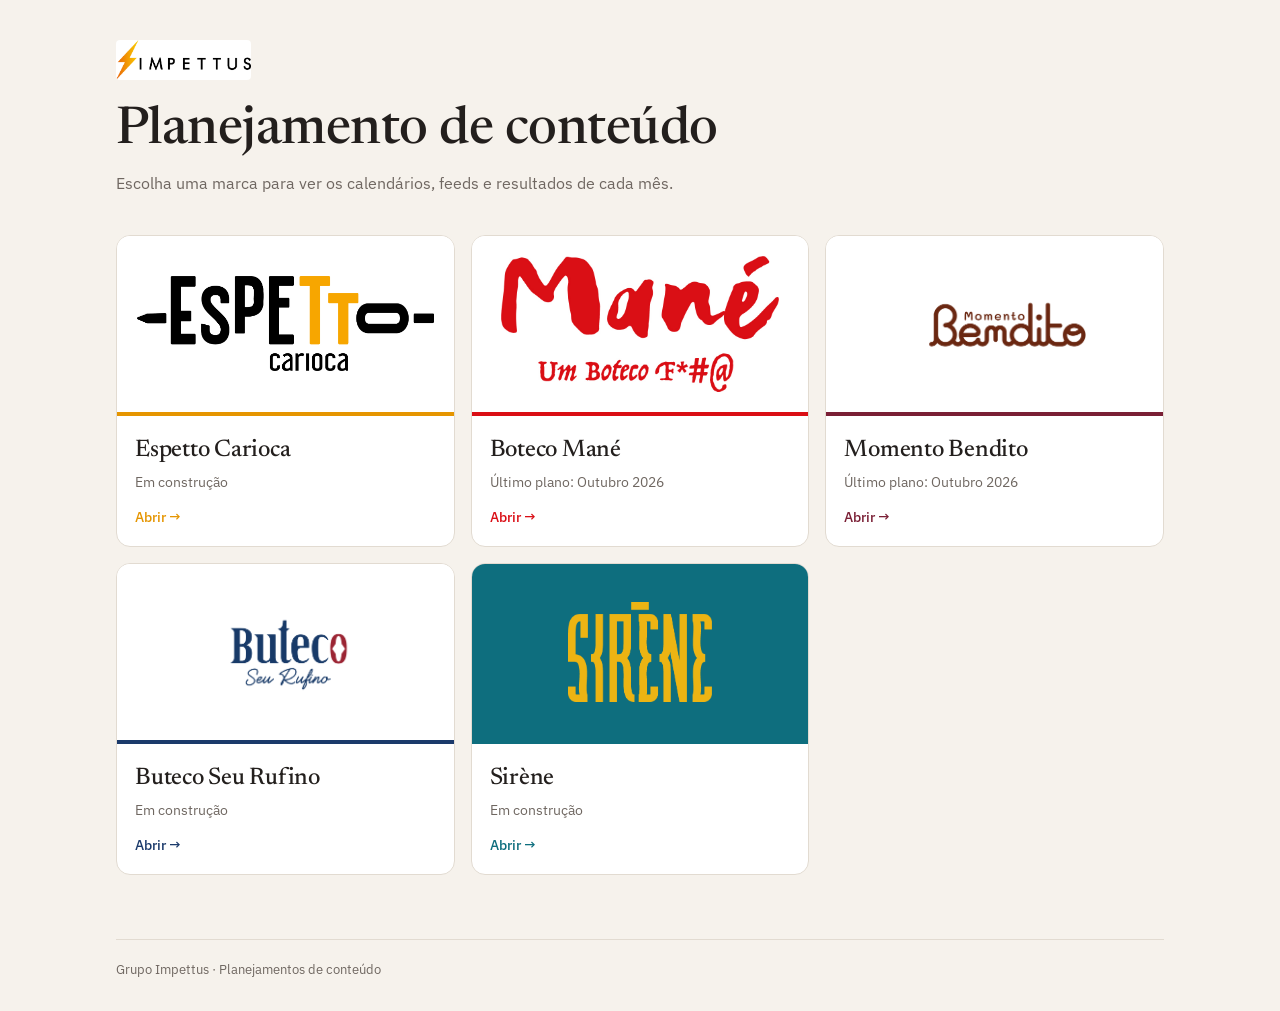
==== index.html @ 78d33388 "Fase 1: estrutura de pastas e home com cards das marcas" ====
﻿<!doctype html>
<html lang="pt-BR">
<head>
<meta charset="utf-8">
<meta name="viewport" content="width=device-width, initial-scale=1">
<title>Planejamento de Conteúdo · Grupo Impettus</title>
<meta name="description" content="Planejamentos mensais de conteúdo das marcas do Grupo Impettus.">
<meta name="robots" content="noindex">
<link rel="preconnect" href="https://fonts.googleapis.com">
<link rel="preconnect" href="https://fonts.gstatic.com" crossorigin>
<link href="https://fonts.googleapis.com/css2?family=IBM+Plex+Sans:wght@400;500&family=Newsreader:ital,wght@0,400;0,500;1,400&display=swap" rel="stylesheet">
<link rel="stylesheet" href="/assets/css/site.css">
</head>
<body>
<div class="wrap">
  <header class="top">
    <img src="/assets/logos/impettus.jpg" alt="Grupo Impettus">
    <h1>Planejamento de conteúdo</h1>
    <p class="lead">Escolha uma marca para ver os calendários, feeds e resultados de cada mês.</p>
  </header>

  <main class="grid">
    <a class="card b-espetto" href="/espetto-carioca/">
      <div class="logo"><img src="/assets/logos/espetto-carioca.jpg" alt="Espetto Carioca"></div>
      <div class="body"><h2>Espetto Carioca</h2><span class="meta">Em construção</span><span class="go">Abrir</span></div>
    </a>
    <a class="card b-mane" href="/mane/">
      <div class="logo"><img src="/assets/logos/mane.jpg" alt="Boteco Mané"></div>
      <div class="body"><h2>Boteco Mané</h2><span class="meta">Último plano: Outubro 2026</span><span class="go">Abrir</span></div>
    </a>
    <a class="card b-bendito" href="/bendito/">
      <div class="logo"><img src="/assets/logos/bendito.png" alt="Momento Bendito"></div>
      <div class="body"><h2>Momento Bendito</h2><span class="meta">Último plano: Outubro 2026</span><span class="go">Abrir</span></div>
    </a>
    <a class="card b-rufino" href="/seu-rufino/">
      <div class="logo"><img src="/assets/logos/seu-rufino.png" alt="Buteco Seu Rufino"></div>
      <div class="body"><h2>Buteco Seu Rufino</h2><span class="meta">Em construção</span><span class="go">Abrir</span></div>
    </a>
    <a class="card b-sirene" href="/sirene/">
      <div class="logo dark"><img src="/assets/logos/sirene.png" alt="Sirène"></div>
      <div class="body"><h2>Sirène</h2><span class="meta">Em construção</span><span class="go">Abrir</span></div>
    </a>
  </main>
  <footer>Grupo Impettus · Planejamentos de conteúdo</footer>
</div>
</body>
</html>
---- assets/css/site.css ----
/* Estilos do portal (home, listas de meses e páginas "em construção").
   Os planejamentos de cada mês trazem seu próprio CSS. */
:root {
  --bg: #f6f2ec;
  --ink: #231f1d;
  --muted: #6f6761;
  --line: #e2dbd1;
  --card: #ffffff;
  --accent: #231f1d;
  --accent-ink: #ffffff;
}
@media (prefers-color-scheme: dark) {
  :root { --bg: #17140f; --ink: #f1ebe2; --muted: #a39a8f; --line: #2f2a23; --card: #211d17; }
}
* { box-sizing: border-box; }
body {
  margin: 0; background: var(--bg); color: var(--ink);
  font-family: "IBM Plex Sans", system-ui, sans-serif; line-height: 1.5;
}
a { color: inherit; text-decoration: none; }
.wrap { max-width: 1080px; margin: 0 auto; padding: 0 16px; }
header.top { padding: 40px 0 24px; }
header.top img { height: 40px; width: auto; border-radius: 4px; display: block; margin-bottom: 24px; }
h1, h2 { font-family: "Newsreader", Georgia, serif; font-weight: 500; margin: 0; letter-spacing: -.01em; }
h1 { font-size: clamp(32px, 6vw, 52px); line-height: 1.05; }
.lead { color: var(--muted); max-width: 56ch; margin: 12px 0 0; }
.crumb { font-size: 14px; color: var(--muted); margin-bottom: 16px; display: inline-block; }
.crumb:hover { color: var(--ink); }

/* Cards das marcas */
.grid { display: grid; gap: 16px; grid-template-columns: repeat(auto-fill, minmax(280px, 1fr)); padding: 16px 0 64px; }
.card {
  display: flex; flex-direction: column; background: var(--card);
  border: 1px solid var(--line); border-radius: 14px; overflow: hidden;
  transition: transform .15s ease, box-shadow .15s ease, border-color .15s ease;
}
.card:hover, .card:focus-visible { transform: translateY(-3px); box-shadow: 0 10px 28px rgba(0,0,0,.14); border-color: var(--accent); outline: none; }
.card .logo { background: #fff; height: 180px; display: flex; align-items: center; justify-content: center; padding: 20px; border-bottom: 4px solid var(--accent); }
.card .logo img { max-width: 100%; max-height: 100%; object-fit: contain; }
.card .logo .wordmark { font-family: "Newsreader", serif; font-size: 40px; font-style: italic; color: var(--accent); }
.card .body { padding: 16px 18px 18px; display: flex; flex-direction: column; gap: 4px; }
.card h2 { font-size: 24px; }
.card .meta { font-size: 14px; color: var(--muted); }
.card .go { margin-top: 10px; font-size: 14px; font-weight: 500; color: var(--accent); }
.card .go::after { content: " →"; }

/* Marcas */
.b-bendito { --accent: #7a1f35; }
.b-mane { --accent: #da0e15; }
.b-espetto { --accent: #e59500; }
.b-rufino { --accent: #1b3a6b; }
.b-sirene { --accent: #0e6e7e; }

/* Lista de meses / em construção */
.months { list-style: none; padding: 0; margin: 24px 0 64px; display: grid; gap: 12px; }
.months a {
  display: flex; justify-content: space-between; align-items: center; gap: 12px;
  background: var(--card); border: 1px solid var(--line); border-left: 6px solid var(--accent);
  border-radius: 10px; padding: 18px 20px; font-family: "Newsreader", serif; font-size: 22px;
}
.months a:hover { border-color: var(--accent); }
.months small { font: 14px "IBM Plex Sans", sans-serif; color: var(--muted); }
.soon { text-align: center; padding: 72px 0 96px; }
.soon .logo { max-width: 260px; max-height: 120px; margin: 0 auto 28px; display: block; background: #fff; border-radius: 10px; padding: 12px; }
.soon .badge { display: inline-block; font-size: 13px; letter-spacing: .08em; text-transform: uppercase; color: var(--accent); border: 1px solid var(--accent); border-radius: 99px; padding: 4px 12px; margin-bottom: 16px; }
footer { border-top: 1px solid var(--line); color: var(--muted); font-size: 13px; padding: 20px 0 32px; }
.card .logo.dark, .soon .logo.dark { background: #0e6e7e; }
.soon .logo.dark { max-width: 200px; padding: 20px; }
.card .logo.dark img { max-height: 100px; }
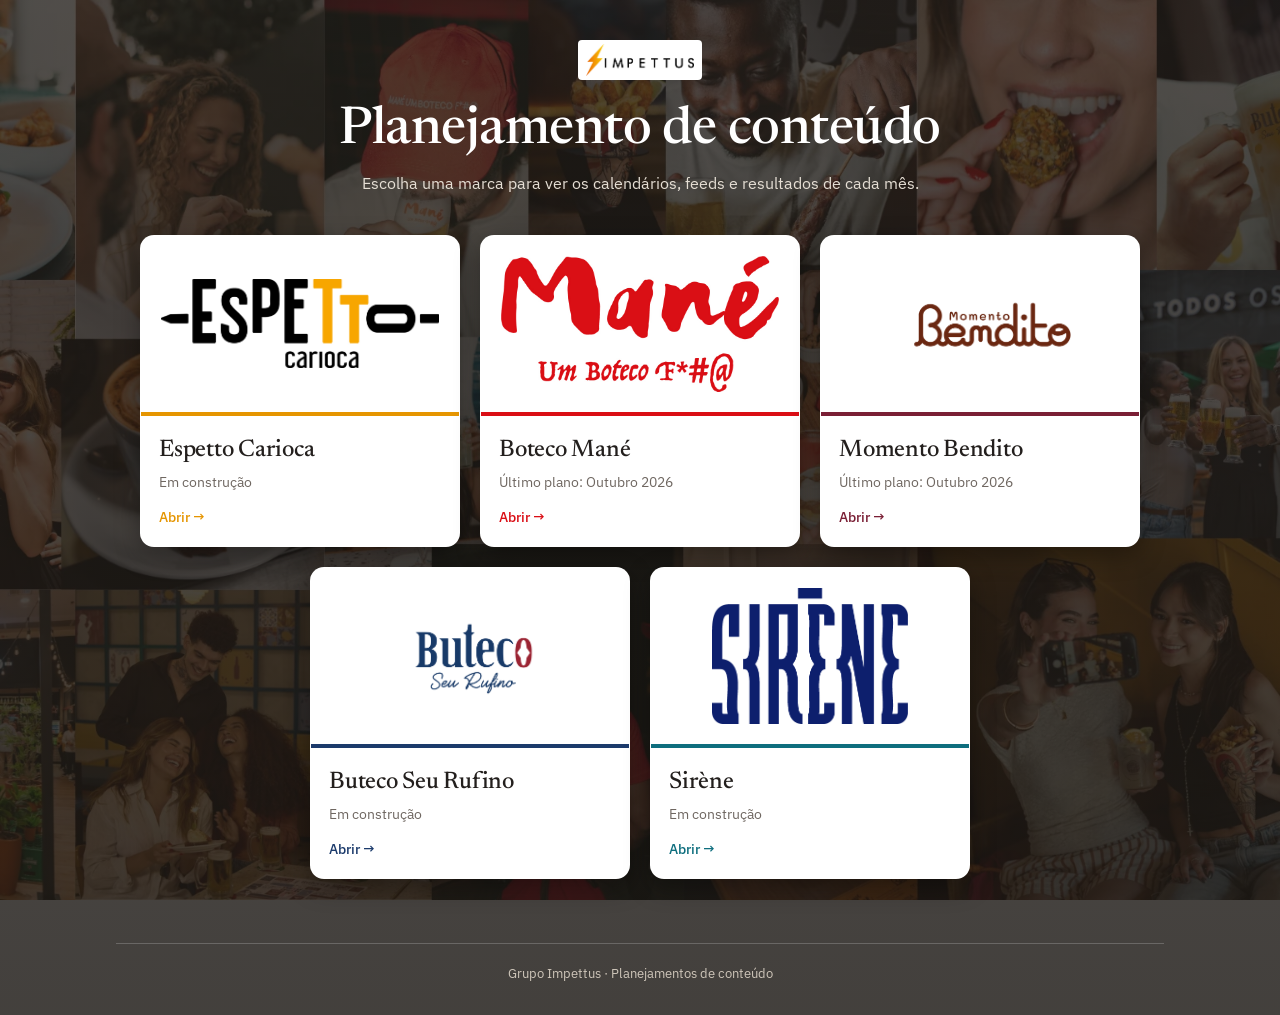
==== commit 2cc0c2b9: "Home: foto de fundo, 3+2 centralizado e logo azul da Sirene" ====
--- a/index.html
+++ b/index.html
@@ -1,4 +1,4 @@
-﻿<!doctype html>
+<!doctype html>
 <html lang="pt-BR">
 <head>
 <meta charset="utf-8">
@@ -11,7 +11,7 @@
 <link href="https://fonts.googleapis.com/css2?family=IBM+Plex+Sans:wght@400;500&family=Newsreader:ital,wght@0,400;0,500;1,400&display=swap" rel="stylesheet">
 <link rel="stylesheet" href="/assets/css/site.css">
 </head>
-<body>
+<body class="home">
 <div class="wrap">
   <header class="top">
     <img src="/assets/logos/impettus.jpg" alt="Grupo Impettus">
@@ -37,7 +37,7 @@
       <div class="body"><h2>Buteco Seu Rufino</h2><span class="meta">Em construção</span><span class="go">Abrir</span></div>
     </a>
     <a class="card b-sirene" href="/sirene/">
-      <div class="logo dark"><img src="/assets/logos/sirene.png" alt="Sirène"></div>
+      <div class="logo"><img src="/assets/logos/sirene.png" alt="Sirène"></div>
       <div class="body"><h2>Sirène</h2><span class="meta">Em construção</span><span class="go">Abrir</span></div>
     </a>
   </main>
--- a/assets/css/site.css
+++ b/assets/css/site.css
@@ -28,8 +28,9 @@
 .crumb:hover { color: var(--ink); }
 
 /* Cards das marcas */
-.grid { display: grid; gap: 16px; grid-template-columns: repeat(auto-fill, minmax(280px, 1fr)); padding: 16px 0 64px; }
+.grid { display: flex; flex-wrap: wrap; justify-content: center; gap: 20px; padding: 16px 0 64px; }
 .card {
+  flex: 0 1 320px; max-width: 100%;
   display: flex; flex-direction: column; background: var(--card);
   border: 1px solid var(--line); border-radius: 14px; overflow: hidden;
   transition: transform .15s ease, box-shadow .15s ease, border-color .15s ease;
@@ -64,6 +65,15 @@
 .soon .logo { max-width: 260px; max-height: 120px; margin: 0 auto 28px; display: block; background: #fff; border-radius: 10px; padding: 12px; }
 .soon .badge { display: inline-block; font-size: 13px; letter-spacing: .08em; text-transform: uppercase; color: var(--accent); border: 1px solid var(--accent); border-radius: 99px; padding: 4px 12px; margin-bottom: 16px; }
 footer { border-top: 1px solid var(--line); color: var(--muted); font-size: 13px; padding: 20px 0 32px; }
-.card .logo.dark, .soon .logo.dark { background: #0e6e7e; }
-.soon .logo.dark { max-width: 200px; padding: 20px; }
-.card .logo.dark img { max-height: 100px; }
+
+/* Home: foto de fundo com véu escuro para manter o texto legível */
+body.home {
+  background: linear-gradient(rgba(20,16,12,.72), rgba(20,16,12,.80)), url("/assets/fundo-home.webp") center / cover fixed no-repeat;
+  min-height: 100vh;
+}
+body.home header.top { text-align: center; }
+body.home header.top img { margin-inline: auto; background: #fff; padding: 4px 8px; }
+body.home h1 { color: #fff; }
+body.home .lead { color: #e6dfd5; margin-inline: auto; }
+body.home footer { color: #cfc6ba; border-top-color: rgba(255,255,255,.2); text-align: center; }
+body.home .card { border-color: transparent; box-shadow: 0 8px 24px rgba(0,0,0,.35); }
